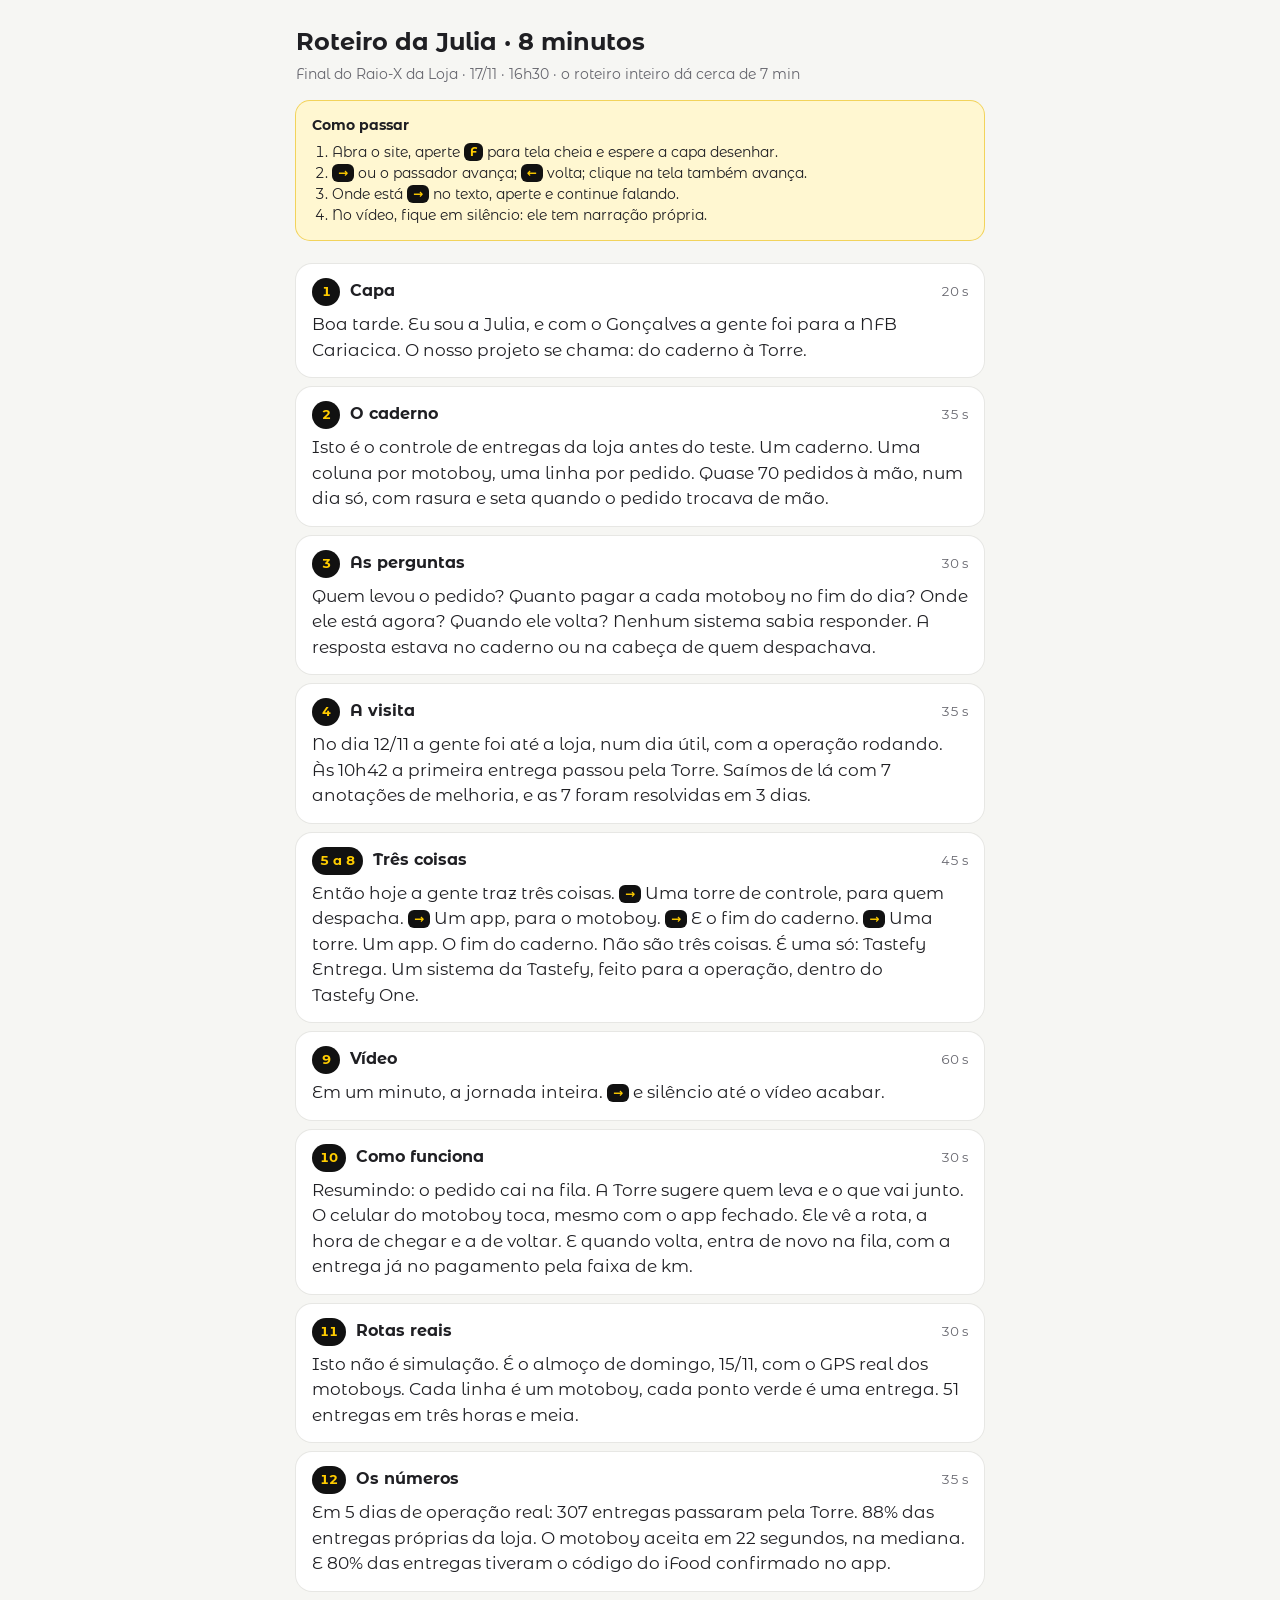
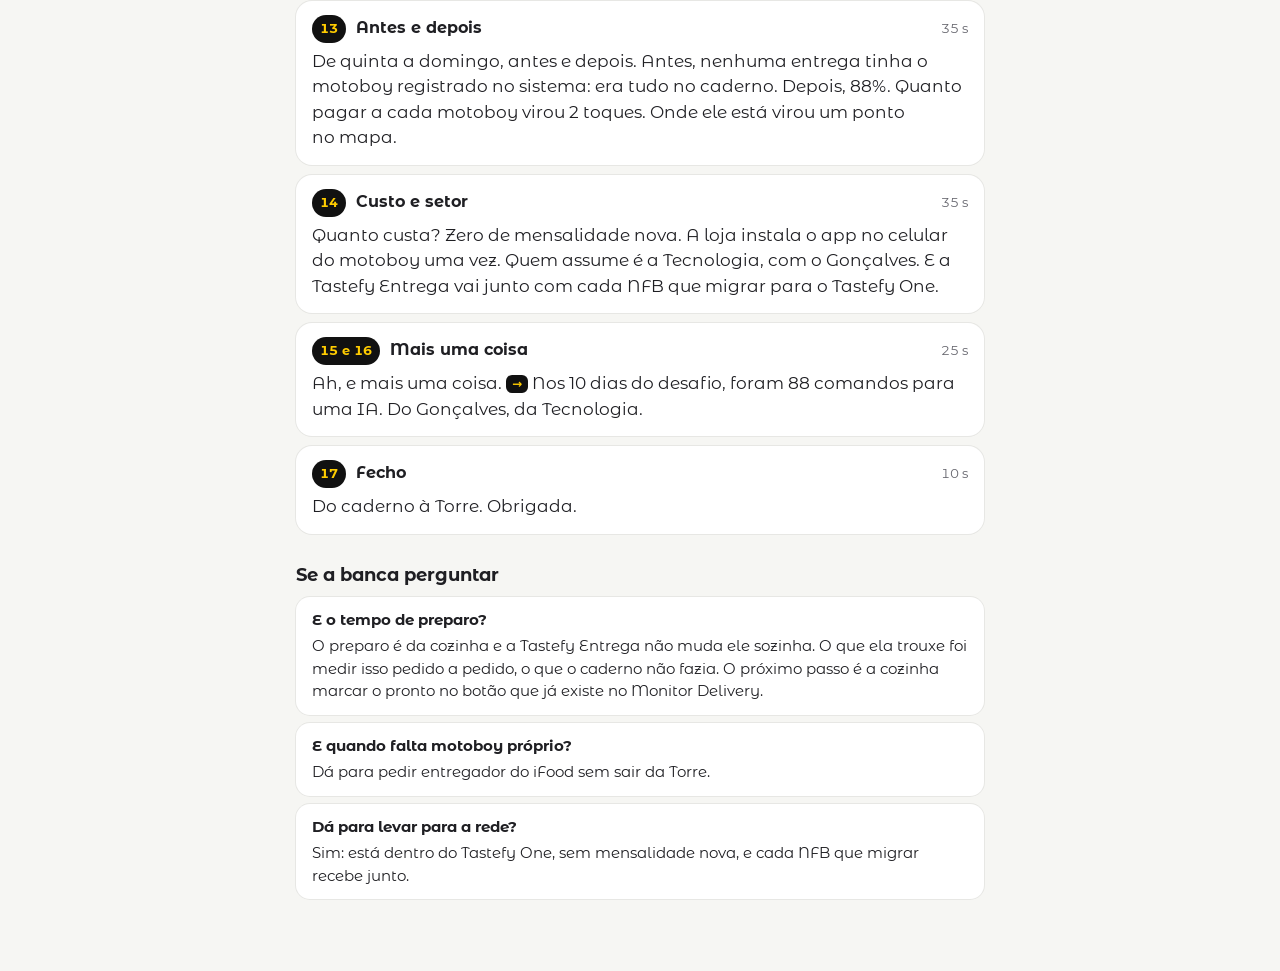
==== roteiro.html @ ee39e19a "Publica site tastefy-entrega Co-Authored-By: Claude Opus 5.5 <noreply@anthropic.com>" ====
<!doctype html>
<html lang="pt-BR">
<head>
<meta charset="utf-8">
<meta name="viewport" content="width=device-width, initial-scale=1">
<title>Roteiro da Julia · Tastefy Entrega</title>
<link rel="stylesheet" href="assets/fonts/fonts.css">
<style>
:root{--amarelo:#FFCC00;--texto:#1F1F23;--apoio:#66666E;--borda:#E7E7E4;--fundo:#FFFFFF;--fundo-2:#F6F6F3}
*{box-sizing:border-box}
body{margin:0;background:var(--fundo-2);color:var(--texto);font-family:"Montserrat Alternates",system-ui,sans-serif;-webkit-font-smoothing:antialiased;line-height:1.5}
main{max-width:720px;margin:0 auto;padding:24px 16px 64px}
h1{font-size:24px;margin:0 0 4px;text-wrap:balance}
.topo p{margin:0;color:var(--apoio);font-size:14px}
.regras{margin:16px 0 24px;padding:14px 16px;background:#FFF7D1;border-radius:14px;box-shadow:0 0 0 1px #F2D35B;font-size:14px}
.regras ol{margin:6px 0 0;padding-left:20px}
.p{background:var(--fundo);border-radius:16px;padding:14px 16px;margin:10px 0;box-shadow:0 0 0 1px var(--borda)}
.p header{display:flex;align-items:baseline;gap:10px;margin-bottom:6px}
.p header b{display:inline-grid;place-items:center;min-width:28px;height:28px;padding:0 8px;border-radius:14px;background:#111;color:var(--amarelo);font-size:13px;font-variant-numeric:tabular-nums}
.p header span{font-weight:700}
.p header em{margin-left:auto;font-style:normal;color:var(--apoio);font-size:13px;font-variant-numeric:tabular-nums}
.p p{margin:0;font-size:17px;text-wrap:pretty}
.tecla{display:inline-block;padding:0 6px;border-radius:6px;background:#111;color:var(--amarelo);font-size:12px;font-weight:700;vertical-align:1px}
h2{font-size:18px;margin:28px 0 8px}
.q{background:var(--fundo);border-radius:14px;padding:12px 16px;margin:8px 0;box-shadow:0 0 0 1px var(--borda);font-size:15px}
.q b{display:block;margin-bottom:4px}
</style>
</head>
<body>
<main>
  <div class="topo">
    <h1>Roteiro da Julia · 8 minutos</h1>
    <p>Final do Raio-X da Loja · 17/11 · 16h30 · o roteiro inteiro dá cerca de 7 min</p>
  </div>
  <div class="regras">
    <b>Como passar</b>
    <ol>
      <li>Abra o site, aperte <span class="tecla">F</span> para tela cheia e espere a capa desenhar.</li>
      <li><span class="tecla">→</span> ou o passador avança; <span class="tecla">←</span> volta; clique na tela também avança.</li>
      <li>Onde está <span class="tecla">→</span> no texto, aperte e continue falando.</li>
      <li>No vídeo, fique em silêncio: ele tem narração própria.</li>
    </ol>
  </div>

  <section class="p"><header><b>1</b><span>Capa</span><em>20 s</em></header>
    <p>Boa tarde. Eu sou a Julia, e com o Gonçalves a gente foi para a NFB Cariacica. O nosso projeto se chama: do caderno à Torre.</p></section>

  <section class="p"><header><b>2</b><span>O caderno</span><em>35 s</em></header>
    <p>Isto é o controle de entregas da loja antes do teste. Um caderno. Uma coluna por motoboy, uma linha por pedido. Quase 70 pedidos à mão, num dia só, com rasura e seta quando o pedido trocava de mão.</p></section>

  <section class="p"><header><b>3</b><span>As perguntas</span><em>30 s</em></header>
    <p>Quem levou o pedido? Quanto pagar a cada motoboy no fim do dia? Onde ele está agora? Quando ele volta? Nenhum sistema sabia responder. A resposta estava no caderno ou na cabeça de quem despachava.</p></section>

  <section class="p"><header><b>4</b><span>A visita</span><em>35 s</em></header>
    <p>No dia 12/11 a gente foi até a loja, num dia útil, com a operação rodando. Às 10h42 a primeira entrega passou pela Torre. Saímos de lá com 7 anotações de melhoria, e as 7 foram resolvidas em 3 dias.</p></section>

  <section class="p"><header><b>5 a 8</b><span>Três coisas</span><em>45 s</em></header>
    <p>Então hoje a gente traz três coisas. <span class="tecla">→</span> Uma torre de controle, para quem despacha. <span class="tecla">→</span> Um app, para o motoboy. <span class="tecla">→</span> E o fim do caderno. <span class="tecla">→</span> Uma torre. Um app. O fim do caderno. Não são três coisas. É uma só: Tastefy Entrega. Um sistema da Tastefy, feito para a operação, dentro do Tastefy One.</p></section>

  <section class="p"><header><b>9</b><span>Vídeo</span><em>60 s</em></header>
    <p>Em um minuto, a jornada inteira. <span class="tecla">→</span> e silêncio até o vídeo acabar.</p></section>

  <section class="p"><header><b>10</b><span>Como funciona</span><em>30 s</em></header>
    <p>Resumindo: o pedido cai na fila. A Torre sugere quem leva e o que vai junto. O celular do motoboy toca, mesmo com o app fechado. Ele vê a rota, a hora de chegar e a de voltar. E quando volta, entra de novo na fila, com a entrega já no pagamento pela faixa de km.</p></section>

  <section class="p"><header><b>11</b><span>Rotas reais</span><em>30 s</em></header>
    <p>Isto não é simulação. É o almoço de domingo, 15/11, com o GPS real dos motoboys. Cada linha é um motoboy, cada ponto verde é uma entrega. 51 entregas em três horas e meia.</p></section>

  <section class="p"><header><b>12</b><span>Os números</span><em>35 s</em></header>
    <p>Em 5 dias de operação real: 307 entregas passaram pela Torre. 88% das entregas próprias da loja. O motoboy aceita em 22 segundos, na mediana. E 80% das entregas tiveram o código do iFood confirmado no app.</p></section>

  <section class="p"><header><b>13</b><span>Antes e depois</span><em>35 s</em></header>
    <p>De quinta a domingo, antes e depois. Antes, nenhuma entrega tinha o motoboy registrado no sistema: era tudo no caderno. Depois, 88%. Quanto pagar a cada motoboy virou 2 toques. Onde ele está virou um ponto no mapa.</p></section>

  <section class="p"><header><b>14</b><span>Custo e setor</span><em>35 s</em></header>
    <p>Quanto custa? Zero de mensalidade nova. A loja instala o app no celular do motoboy uma vez. Quem assume é a Tecnologia, com o Gonçalves. E a Tastefy Entrega vai junto com cada NFB que migrar para o Tastefy One.</p></section>

  <section class="p"><header><b>15 e 16</b><span>Mais uma coisa</span><em>25 s</em></header>
    <p>Ah, e mais uma coisa. <span class="tecla">→</span> Nos 10 dias do desafio, foram 88 comandos para uma IA. Do Gonçalves, da Tecnologia.</p></section>

  <section class="p"><header><b>17</b><span>Fecho</span><em>10 s</em></header>
    <p>Do caderno à Torre. Obrigada.</p></section>

  <h2>Se a banca perguntar</h2>
  <div class="q"><b>E o tempo de preparo?</b>O preparo é da cozinha e a Tastefy Entrega não muda ele sozinha. O que ela trouxe foi medir isso pedido a pedido, o que o caderno não fazia. O próximo passo é a cozinha marcar o pronto no botão que já existe no Monitor Delivery.</div>
  <div class="q"><b>E quando falta motoboy próprio?</b>Dá para pedir entregador do iFood sem sair da Torre.</div>
  <div class="q"><b>Dá para levar para a rede?</b>Sim: está dentro do Tastefy One, sem mensalidade nova, e cada NFB que migrar recebe junto.</div>
</main>
</body>
</html>
---- assets/fonts/fonts.css ----
@font-face {
  font-family: 'Montserrat Alternates';
  font-style: normal;
  font-weight: 400;
  font-display: swap;
  src: url(MontserratAlternates-400-normal-latin-ext.woff2) format('woff2');
  unicode-range: U+0100-02BA, U+02BD-02C5, U+02C7-02CC, U+02CE-02D7, U+02DD-02FF, U+0304, U+0308, U+0329, U+1D00-1DBF, U+1E00-1E9F, U+1EF2-1EFF, U+2020, U+20A0-20AB, U+20AD-20C4, U+2113, U+2C60-2C7F, U+A720-A7FF;
}
@font-face {
  font-family: 'Montserrat Alternates';
  font-style: normal;
  font-weight: 400;
  font-display: swap;
  src: url(MontserratAlternates-400-normal-latin.woff2) format('woff2');
  unicode-range: U+0000-00FF, U+0131, U+0152-0153, U+02BB-02BC, U+02C6, U+02DA, U+02DC, U+0304, U+0308, U+0329, U+2000-206F, U+20AC, U+2122, U+2191, U+2193, U+2212, U+2215, U+FEFF, U+FFFD;
}
@font-face {
  font-family: 'Montserrat Alternates';
  font-style: normal;
  font-weight: 500;
  font-display: swap;
  src: url(MontserratAlternates-500-normal-latin-ext.woff2) format('woff2');
  unicode-range: U+0100-02BA, U+02BD-02C5, U+02C7-02CC, U+02CE-02D7, U+02DD-02FF, U+0304, U+0308, U+0329, U+1D00-1DBF, U+1E00-1E9F, U+1EF2-1EFF, U+2020, U+20A0-20AB, U+20AD-20C4, U+2113, U+2C60-2C7F, U+A720-A7FF;
}
@font-face {
  font-family: 'Montserrat Alternates';
  font-style: normal;
  font-weight: 500;
  font-display: swap;
  src: url(MontserratAlternates-500-normal-latin.woff2) format('woff2');
  unicode-range: U+0000-00FF, U+0131, U+0152-0153, U+02BB-02BC, U+02C6, U+02DA, U+02DC, U+0304, U+0308, U+0329, U+2000-206F, U+20AC, U+2122, U+2191, U+2193, U+2212, U+2215, U+FEFF, U+FFFD;
}
@font-face {
  font-family: 'Montserrat Alternates';
  font-style: normal;
  font-weight: 600;
  font-display: swap;
  src: url(MontserratAlternates-600-normal-latin-ext.woff2) format('woff2');
  unicode-range: U+0100-02BA, U+02BD-02C5, U+02C7-02CC, U+02CE-02D7, U+02DD-02FF, U+0304, U+0308, U+0329, U+1D00-1DBF, U+1E00-1E9F, U+1EF2-1EFF, U+2020, U+20A0-20AB, U+20AD-20C4, U+2113, U+2C60-2C7F, U+A720-A7FF;
}
@font-face {
  font-family: 'Montserrat Alternates';
  font-style: normal;
  font-weight: 600;
  font-display: swap;
  src: url(MontserratAlternates-600-normal-latin.woff2) format('woff2');
  unicode-range: U+0000-00FF, U+0131, U+0152-0153, U+02BB-02BC, U+02C6, U+02DA, U+02DC, U+0304, U+0308, U+0329, U+2000-206F, U+20AC, U+2122, U+2191, U+2193, U+2212, U+2215, U+FEFF, U+FFFD;
}
@font-face {
  font-family: 'Montserrat Alternates';
  font-style: normal;
  font-weight: 700;
  font-display: swap;
  src: url(MontserratAlternates-700-normal-latin-ext.woff2) format('woff2');
  unicode-range: U+0100-02BA, U+02BD-02C5, U+02C7-02CC, U+02CE-02D7, U+02DD-02FF, U+0304, U+0308, U+0329, U+1D00-1DBF, U+1E00-1E9F, U+1EF2-1EFF, U+2020, U+20A0-20AB, U+20AD-20C4, U+2113, U+2C60-2C7F, U+A720-A7FF;
}
@font-face {
  font-family: 'Montserrat Alternates';
  font-style: normal;
  font-weight: 700;
  font-display: swap;
  src: url(MontserratAlternates-700-normal-latin.woff2) format('woff2');
  unicode-range: U+0000-00FF, U+0131, U+0152-0153, U+02BB-02BC, U+02C6, U+02DA, U+02DC, U+0304, U+0308, U+0329, U+2000-206F, U+20AC, U+2122, U+2191, U+2193, U+2212, U+2215, U+FEFF, U+FFFD;
}
@font-face {
  font-family: 'Montserrat Alternates';
  font-style: normal;
  font-weight: 800;
  font-display: swap;
  src: url(MontserratAlternates-800-normal-latin-ext.woff2) format('woff2');
  unicode-range: U+0100-02BA, U+02BD-02C5, U+02C7-02CC, U+02CE-02D7, U+02DD-02FF, U+0304, U+0308, U+0329, U+1D00-1DBF, U+1E00-1E9F, U+1EF2-1EFF, U+2020, U+20A0-20AB, U+20AD-20C4, U+2113, U+2C60-2C7F, U+A720-A7FF;
}
@font-face {
  font-family: 'Montserrat Alternates';
  font-style: normal;
  font-weight: 800;
  font-display: swap;
  src: url(MontserratAlternates-800-normal-latin.woff2) format('woff2');
  unicode-range: U+0000-00FF, U+0131, U+0152-0153, U+02BB-02BC, U+02C6, U+02DA, U+02DC, U+0304, U+0308, U+0329, U+2000-206F, U+20AC, U+2122, U+2191, U+2193, U+2212, U+2215, U+FEFF, U+FFFD;
}
@font-face {
  font-family: 'Montserrat Alternates';
  font-style: normal;
  font-weight: 900;
  font-display: swap;
  src: url(MontserratAlternates-900-normal-latin-ext.woff2) format('woff2');
  unicode-range: U+0100-02BA, U+02BD-02C5, U+02C7-02CC, U+02CE-02D7, U+02DD-02FF, U+0304, U+0308, U+0329, U+1D00-1DBF, U+1E00-1E9F, U+1EF2-1EFF, U+2020, U+20A0-20AB, U+20AD-20C4, U+2113, U+2C60-2C7F, U+A720-A7FF;
}
@font-face {
  font-family: 'Montserrat Alternates';
  font-style: normal;
  font-weight: 900;
  font-display: swap;
  src: url(MontserratAlternates-900-normal-latin.woff2) format('woff2');
  unicode-range: U+0000-00FF, U+0131, U+0152-0153, U+02BB-02BC, U+02C6, U+02DA, U+02DC, U+0304, U+0308, U+0329, U+2000-206F, U+20AC, U+2122, U+2191, U+2193, U+2212, U+2215, U+FEFF, U+FFFD;
}
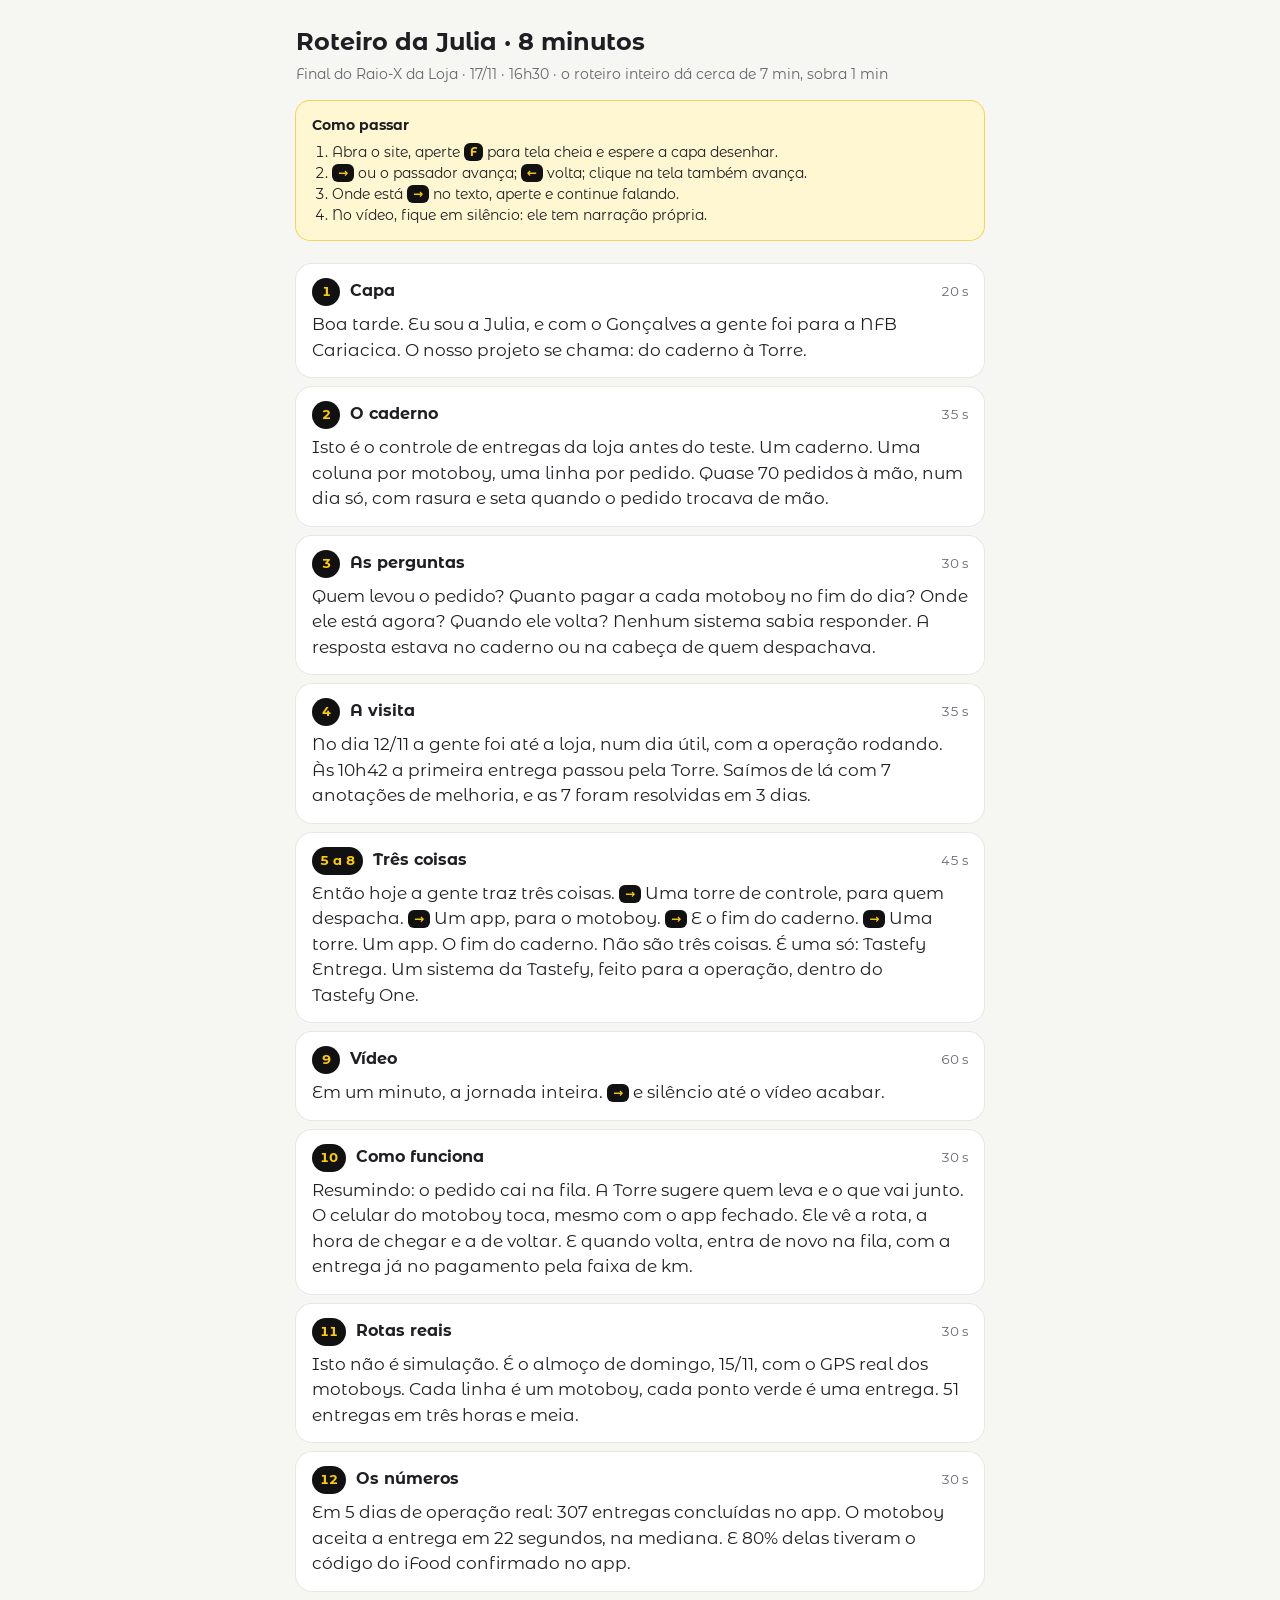
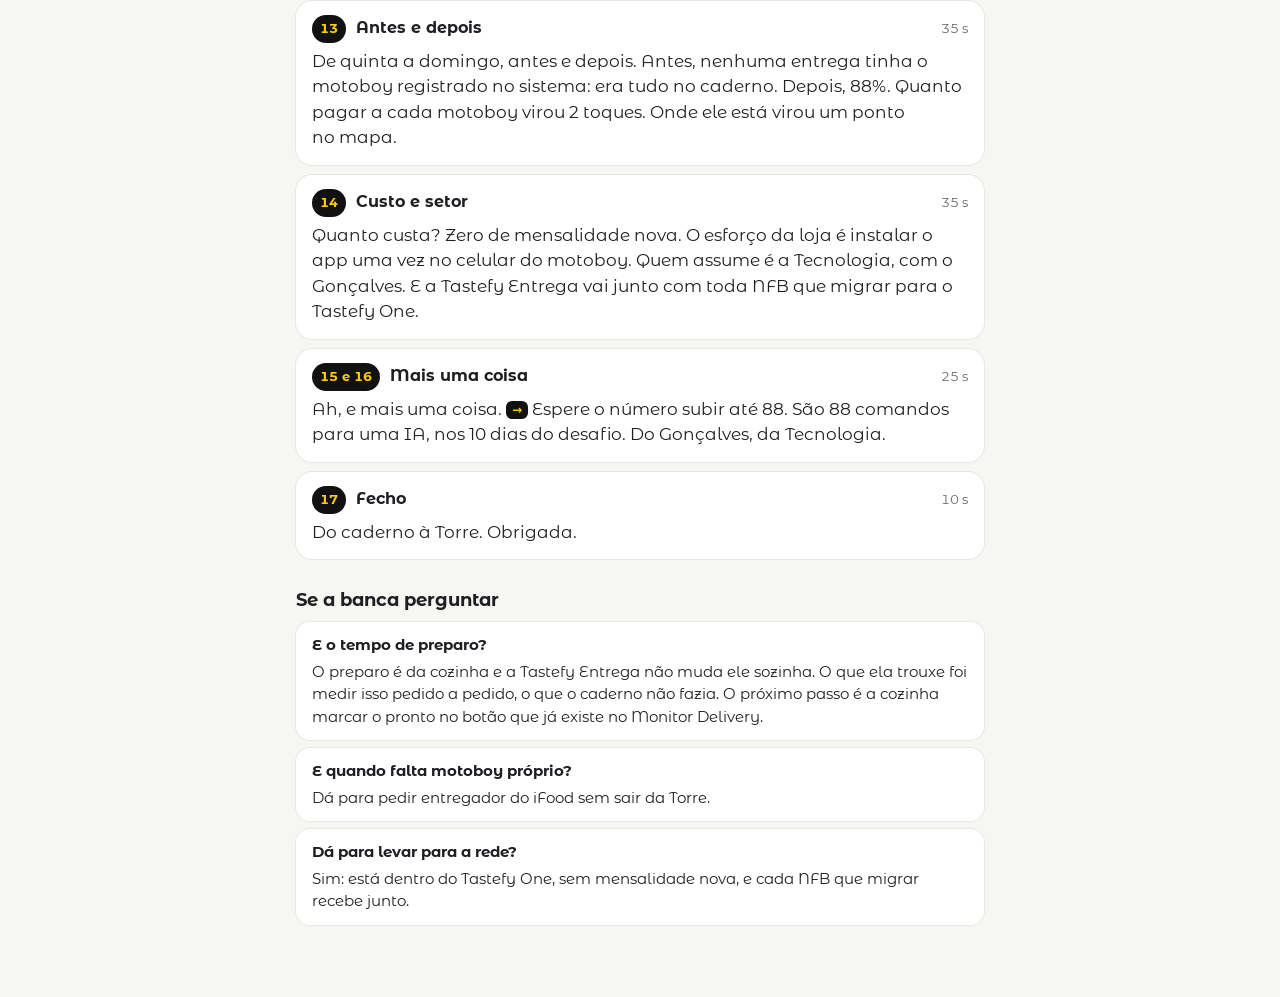
==== commit dd95a26a: "Publica site tastefy-entrega Co-Authored-By: Claude Opus 5.5 <noreply@anthropic.com>" ====
--- a/roteiro.html
+++ b/roteiro.html
@@ -30,7 +30,7 @@
 <main>
   <div class="topo">
     <h1>Roteiro da Julia · 8 minutos</h1>
-    <p>Final do Raio-X da Loja · 17/11 · 16h30 · o roteiro inteiro dá cerca de 7 min</p>
+    <p>Final do Raio-X da Loja · 17/11 · 16h30 · o roteiro inteiro dá cerca de 7 min, sobra 1 min</p>
   </div>
   <div class="regras">
     <b>Como passar</b>
@@ -66,17 +66,17 @@
   <section class="p"><header><b>11</b><span>Rotas reais</span><em>30 s</em></header>
     <p>Isto não é simulação. É o almoço de domingo, 15/11, com o GPS real dos motoboys. Cada linha é um motoboy, cada ponto verde é uma entrega. 51 entregas em três horas e meia.</p></section>
 
-  <section class="p"><header><b>12</b><span>Os números</span><em>35 s</em></header>
-    <p>Em 5 dias de operação real: 307 entregas passaram pela Torre. 88% das entregas próprias da loja. O motoboy aceita em 22 segundos, na mediana. E 80% das entregas tiveram o código do iFood confirmado no app.</p></section>
+  <section class="p"><header><b>12</b><span>Os números</span><em>30 s</em></header>
+    <p>Em 5 dias de operação real: 307 entregas concluídas no app. O motoboy aceita a entrega em 22 segundos, na mediana. E 80% delas tiveram o código do iFood confirmado no app.</p></section>
 
   <section class="p"><header><b>13</b><span>Antes e depois</span><em>35 s</em></header>
     <p>De quinta a domingo, antes e depois. Antes, nenhuma entrega tinha o motoboy registrado no sistema: era tudo no caderno. Depois, 88%. Quanto pagar a cada motoboy virou 2 toques. Onde ele está virou um ponto no mapa.</p></section>
 
   <section class="p"><header><b>14</b><span>Custo e setor</span><em>35 s</em></header>
-    <p>Quanto custa? Zero de mensalidade nova. A loja instala o app no celular do motoboy uma vez. Quem assume é a Tecnologia, com o Gonçalves. E a Tastefy Entrega vai junto com cada NFB que migrar para o Tastefy One.</p></section>
+    <p>Quanto custa? Zero de mensalidade nova. O esforço da loja é instalar o app uma vez no celular do motoboy. Quem assume é a Tecnologia, com o Gonçalves. E a Tastefy Entrega vai junto com toda NFB que migrar para o Tastefy One.</p></section>
 
   <section class="p"><header><b>15 e 16</b><span>Mais uma coisa</span><em>25 s</em></header>
-    <p>Ah, e mais uma coisa. <span class="tecla">→</span> Nos 10 dias do desafio, foram 88 comandos para uma IA. Do Gonçalves, da Tecnologia.</p></section>
+    <p>Ah, e mais uma coisa. <span class="tecla">→</span> Espere o número subir até 88. São 88 comandos para uma IA, nos 10 dias do desafio. Do Gonçalves, da Tecnologia.</p></section>
 
   <section class="p"><header><b>17</b><span>Fecho</span><em>10 s</em></header>
     <p>Do caderno à Torre. Obrigada.</p></section>
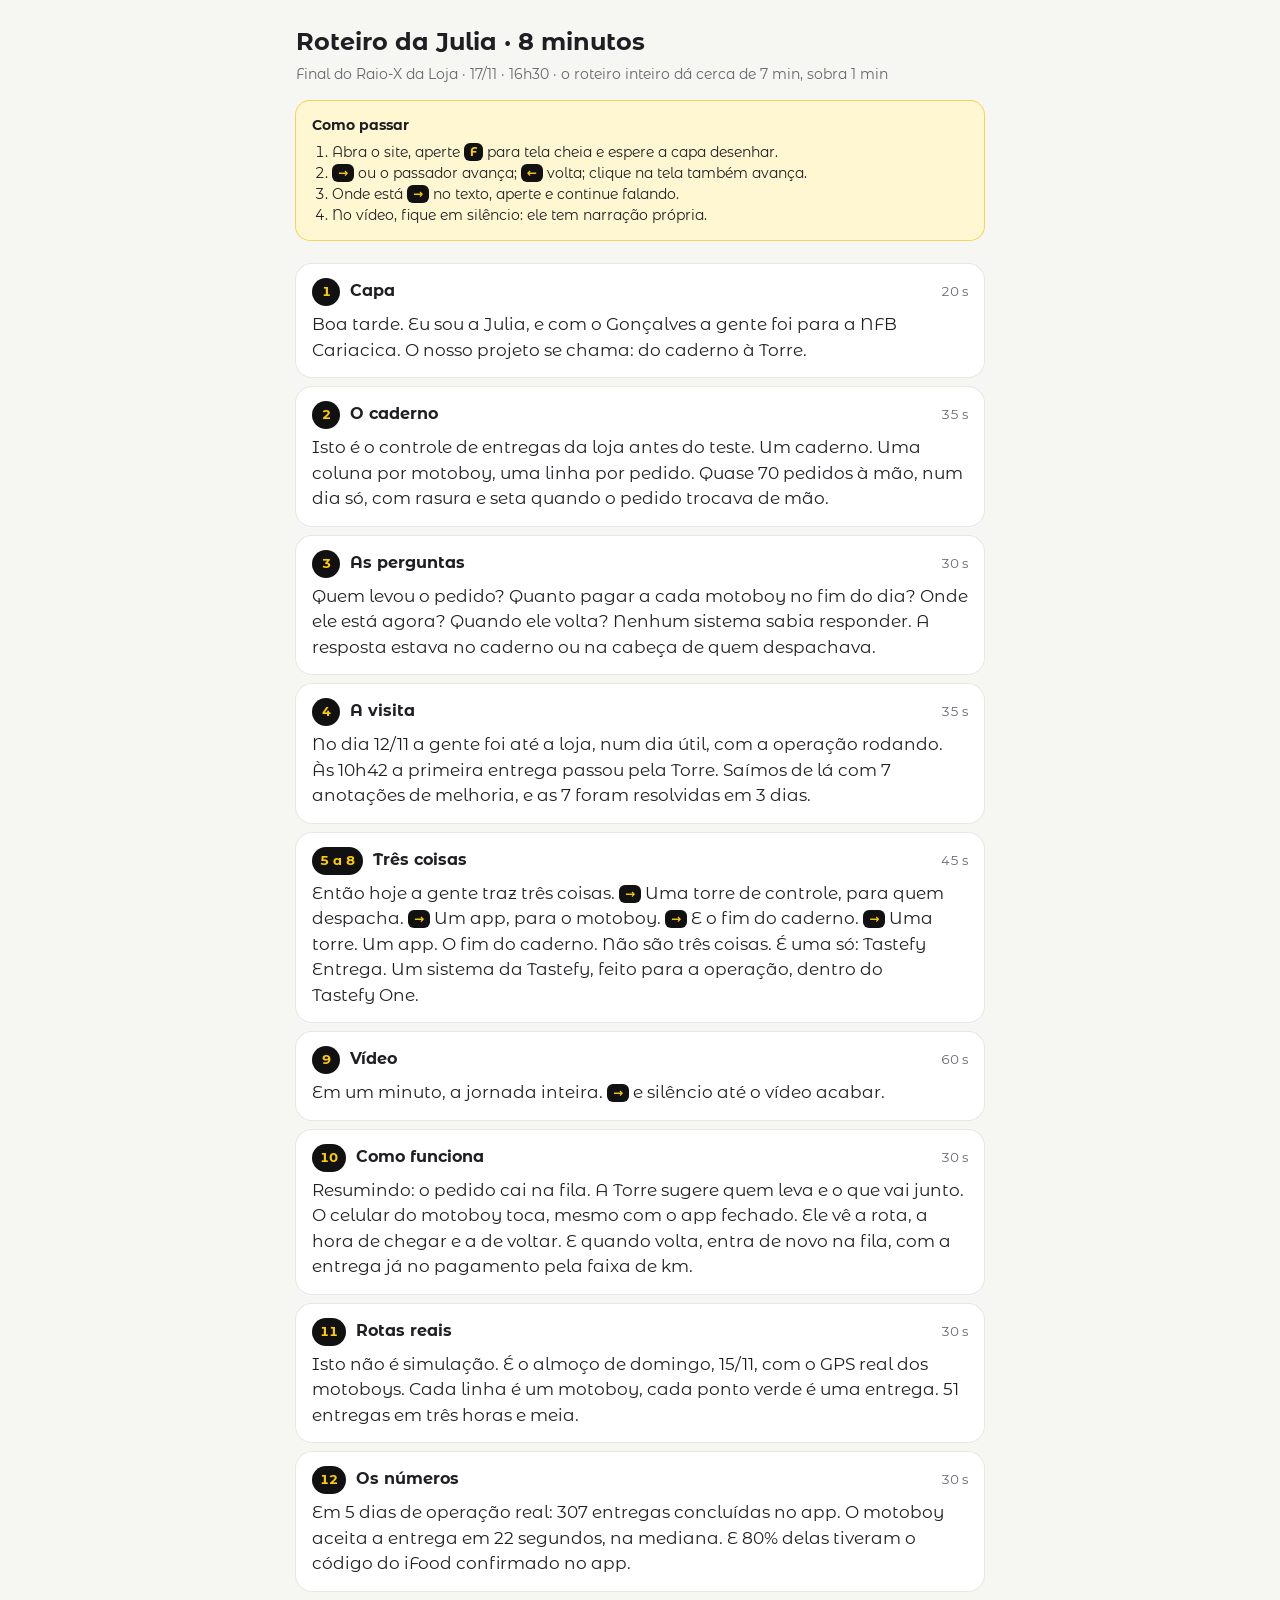
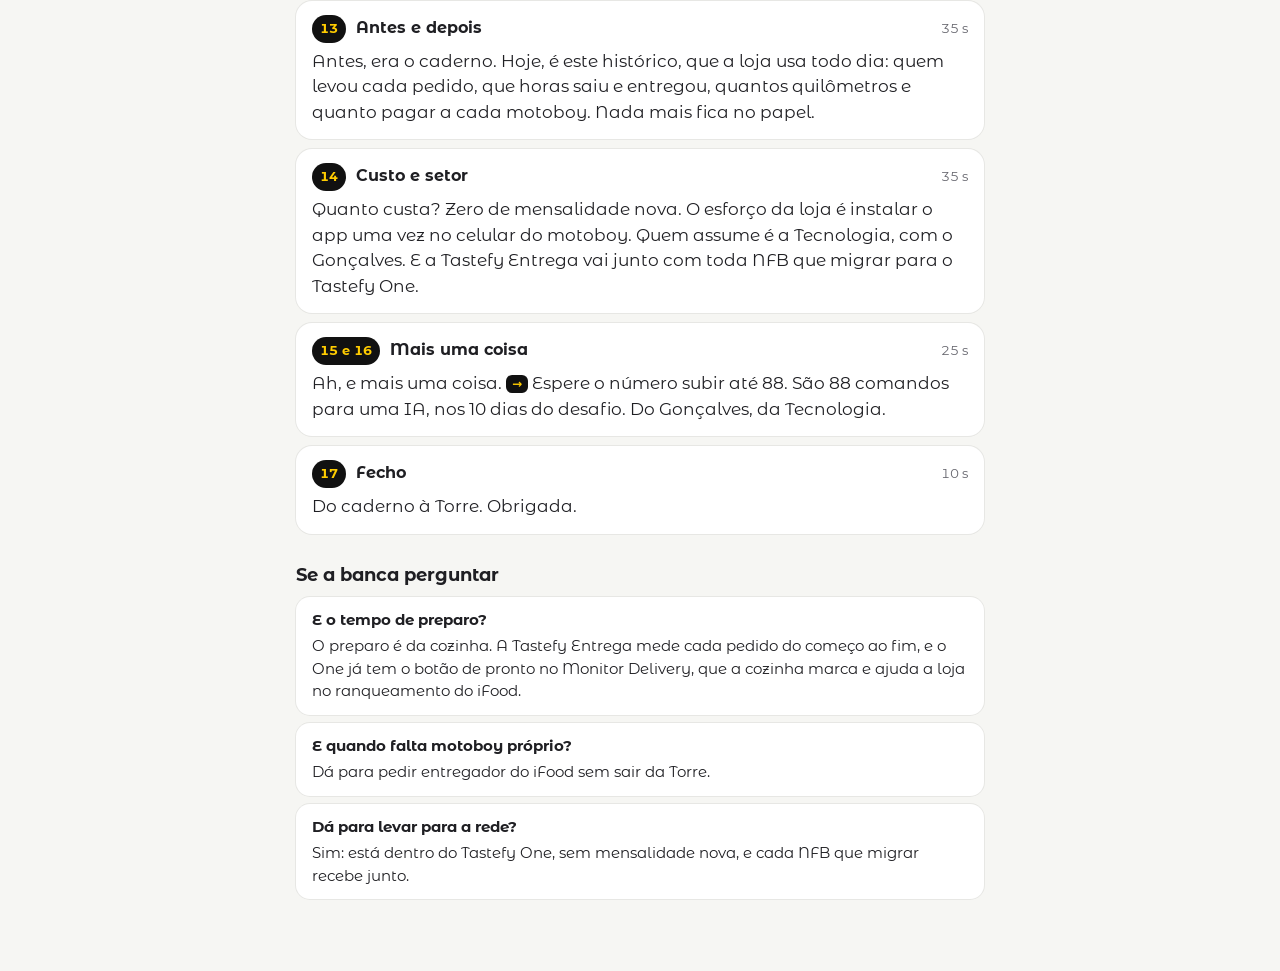
==== commit 2b05b9c2: "Publica site tastefy-entrega Co-Authored-By: Claude Opus 5.5 <noreply@anthropic.com>" ====
--- a/roteiro.html
+++ b/roteiro.html
@@ -70,7 +70,7 @@
     <p>Em 5 dias de operação real: 307 entregas concluídas no app. O motoboy aceita a entrega em 22 segundos, na mediana. E 80% delas tiveram o código do iFood confirmado no app.</p></section>
 
   <section class="p"><header><b>13</b><span>Antes e depois</span><em>35 s</em></header>
-    <p>De quinta a domingo, antes e depois. Antes, nenhuma entrega tinha o motoboy registrado no sistema: era tudo no caderno. Depois, 88%. Quanto pagar a cada motoboy virou 2 toques. Onde ele está virou um ponto no mapa.</p></section>
+    <p>Antes, era o caderno. Hoje, é este histórico, que a loja usa todo dia: quem levou cada pedido, que horas saiu e entregou, quantos quilômetros e quanto pagar a cada motoboy. Nada mais fica no papel.</p></section>
 
   <section class="p"><header><b>14</b><span>Custo e setor</span><em>35 s</em></header>
     <p>Quanto custa? Zero de mensalidade nova. O esforço da loja é instalar o app uma vez no celular do motoboy. Quem assume é a Tecnologia, com o Gonçalves. E a Tastefy Entrega vai junto com toda NFB que migrar para o Tastefy One.</p></section>
@@ -82,7 +82,7 @@
     <p>Do caderno à Torre. Obrigada.</p></section>
 
   <h2>Se a banca perguntar</h2>
-  <div class="q"><b>E o tempo de preparo?</b>O preparo é da cozinha e a Tastefy Entrega não muda ele sozinha. O que ela trouxe foi medir isso pedido a pedido, o que o caderno não fazia. O próximo passo é a cozinha marcar o pronto no botão que já existe no Monitor Delivery.</div>
+  <div class="q"><b>E o tempo de preparo?</b>O preparo é da cozinha. A Tastefy Entrega mede cada pedido do começo ao fim, e o One já tem o botão de pronto no Monitor Delivery, que a cozinha marca e ajuda a loja no ranqueamento do iFood.</div>
   <div class="q"><b>E quando falta motoboy próprio?</b>Dá para pedir entregador do iFood sem sair da Torre.</div>
   <div class="q"><b>Dá para levar para a rede?</b>Sim: está dentro do Tastefy One, sem mensalidade nova, e cada NFB que migrar recebe junto.</div>
 </main>
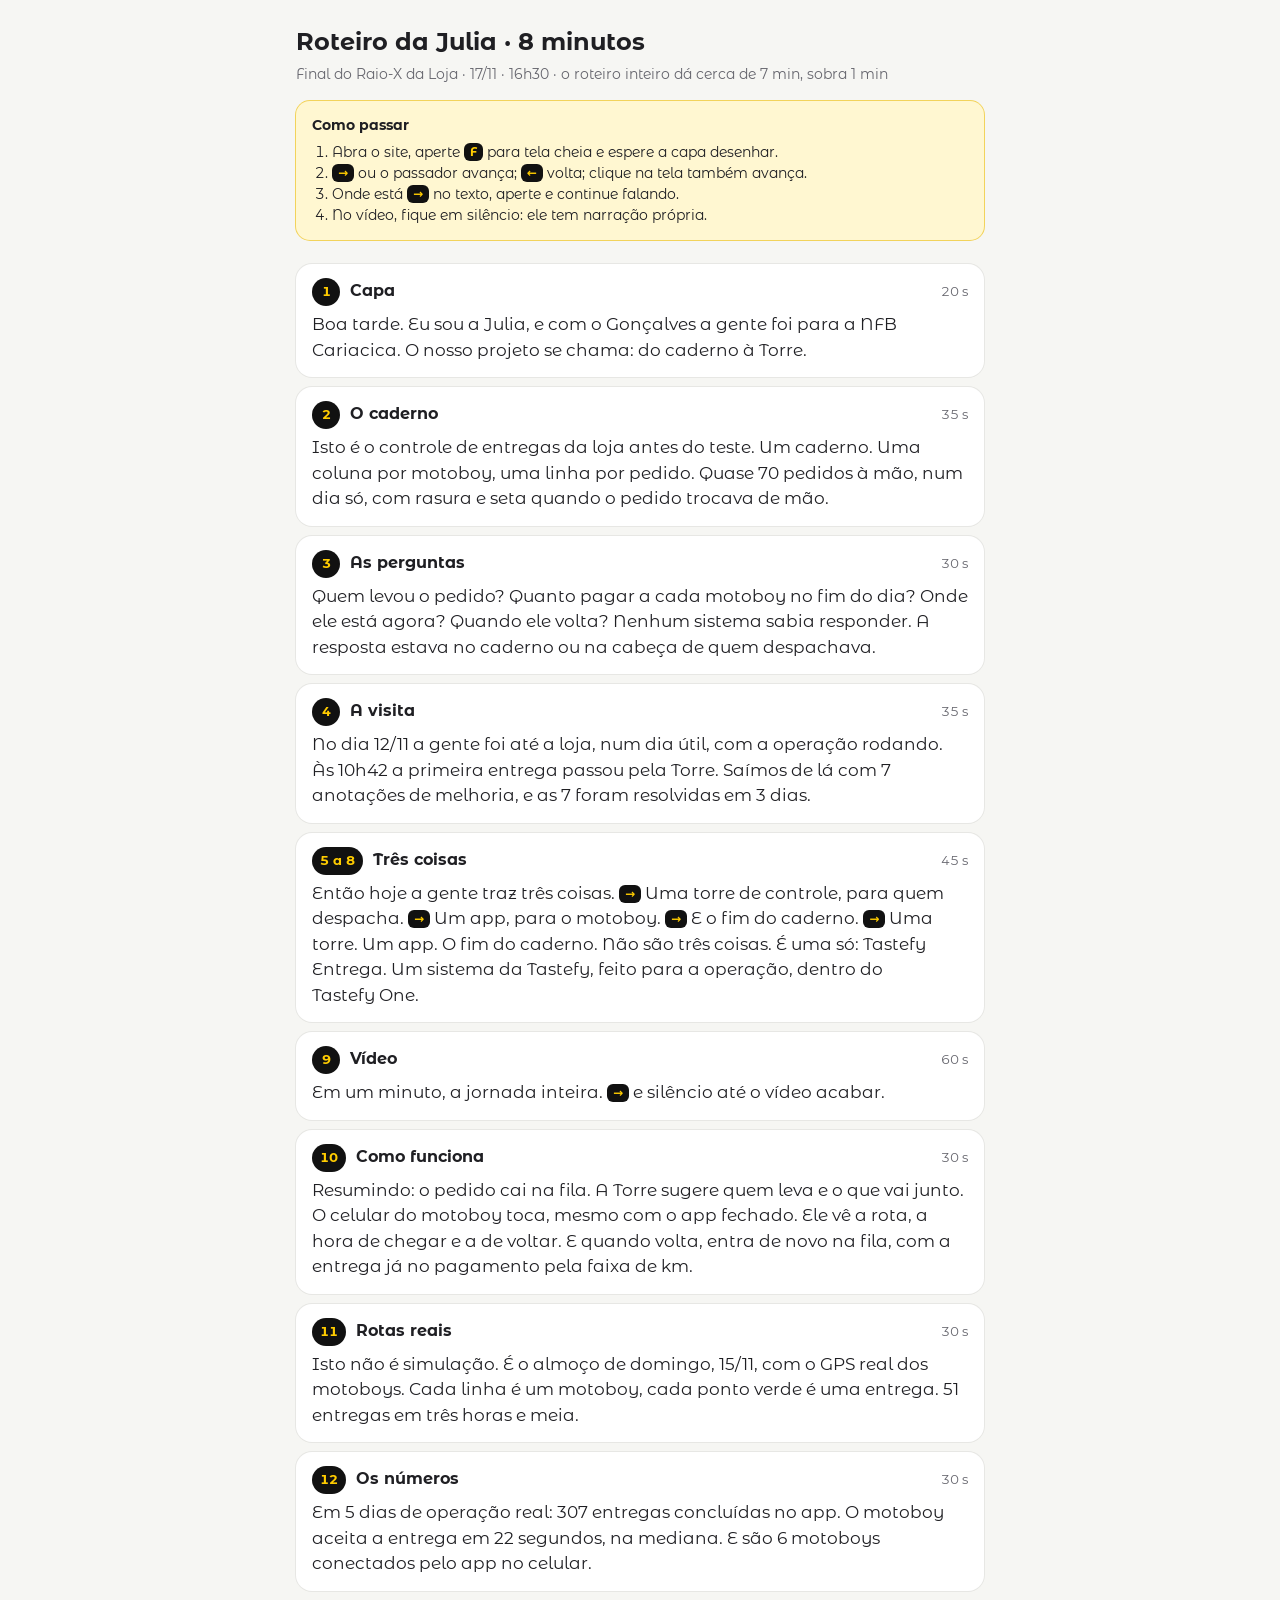
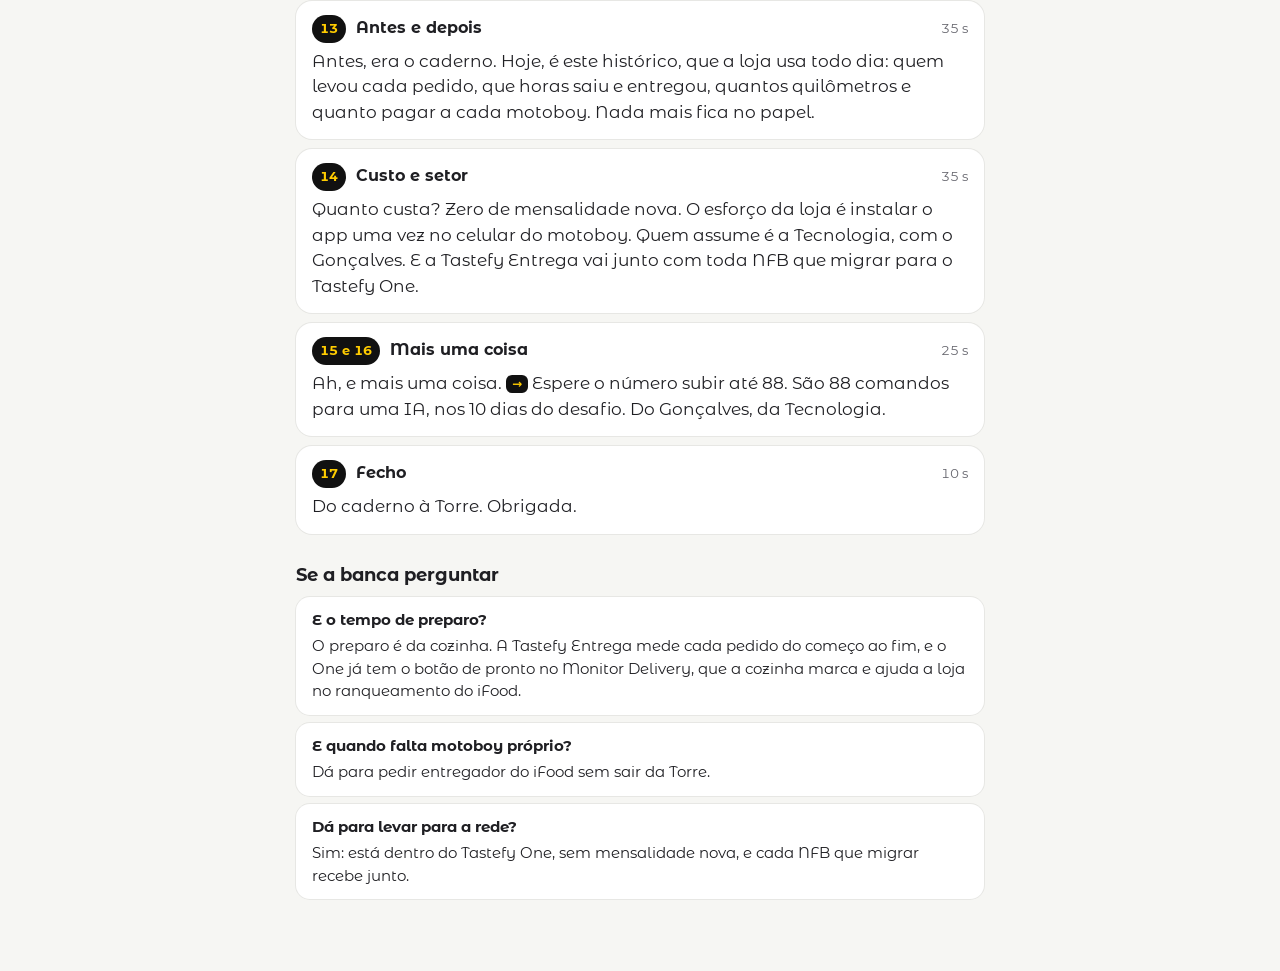
==== commit 133417a6: "Publica site tastefy-entrega Co-Authored-By: Claude Opus 5.5 <noreply@anthropic.com>" ====
--- a/roteiro.html
+++ b/roteiro.html
@@ -67,7 +67,7 @@
     <p>Isto não é simulação. É o almoço de domingo, 15/11, com o GPS real dos motoboys. Cada linha é um motoboy, cada ponto verde é uma entrega. 51 entregas em três horas e meia.</p></section>
 
   <section class="p"><header><b>12</b><span>Os números</span><em>30 s</em></header>
-    <p>Em 5 dias de operação real: 307 entregas concluídas no app. O motoboy aceita a entrega em 22 segundos, na mediana. E 80% delas tiveram o código do iFood confirmado no app.</p></section>
+    <p>Em 5 dias de operação real: 307 entregas concluídas no app. O motoboy aceita a entrega em 22 segundos, na mediana. E são 6 motoboys conectados pelo app no celular.</p></section>
 
   <section class="p"><header><b>13</b><span>Antes e depois</span><em>35 s</em></header>
     <p>Antes, era o caderno. Hoje, é este histórico, que a loja usa todo dia: quem levou cada pedido, que horas saiu e entregou, quantos quilômetros e quanto pagar a cada motoboy. Nada mais fica no papel.</p></section>
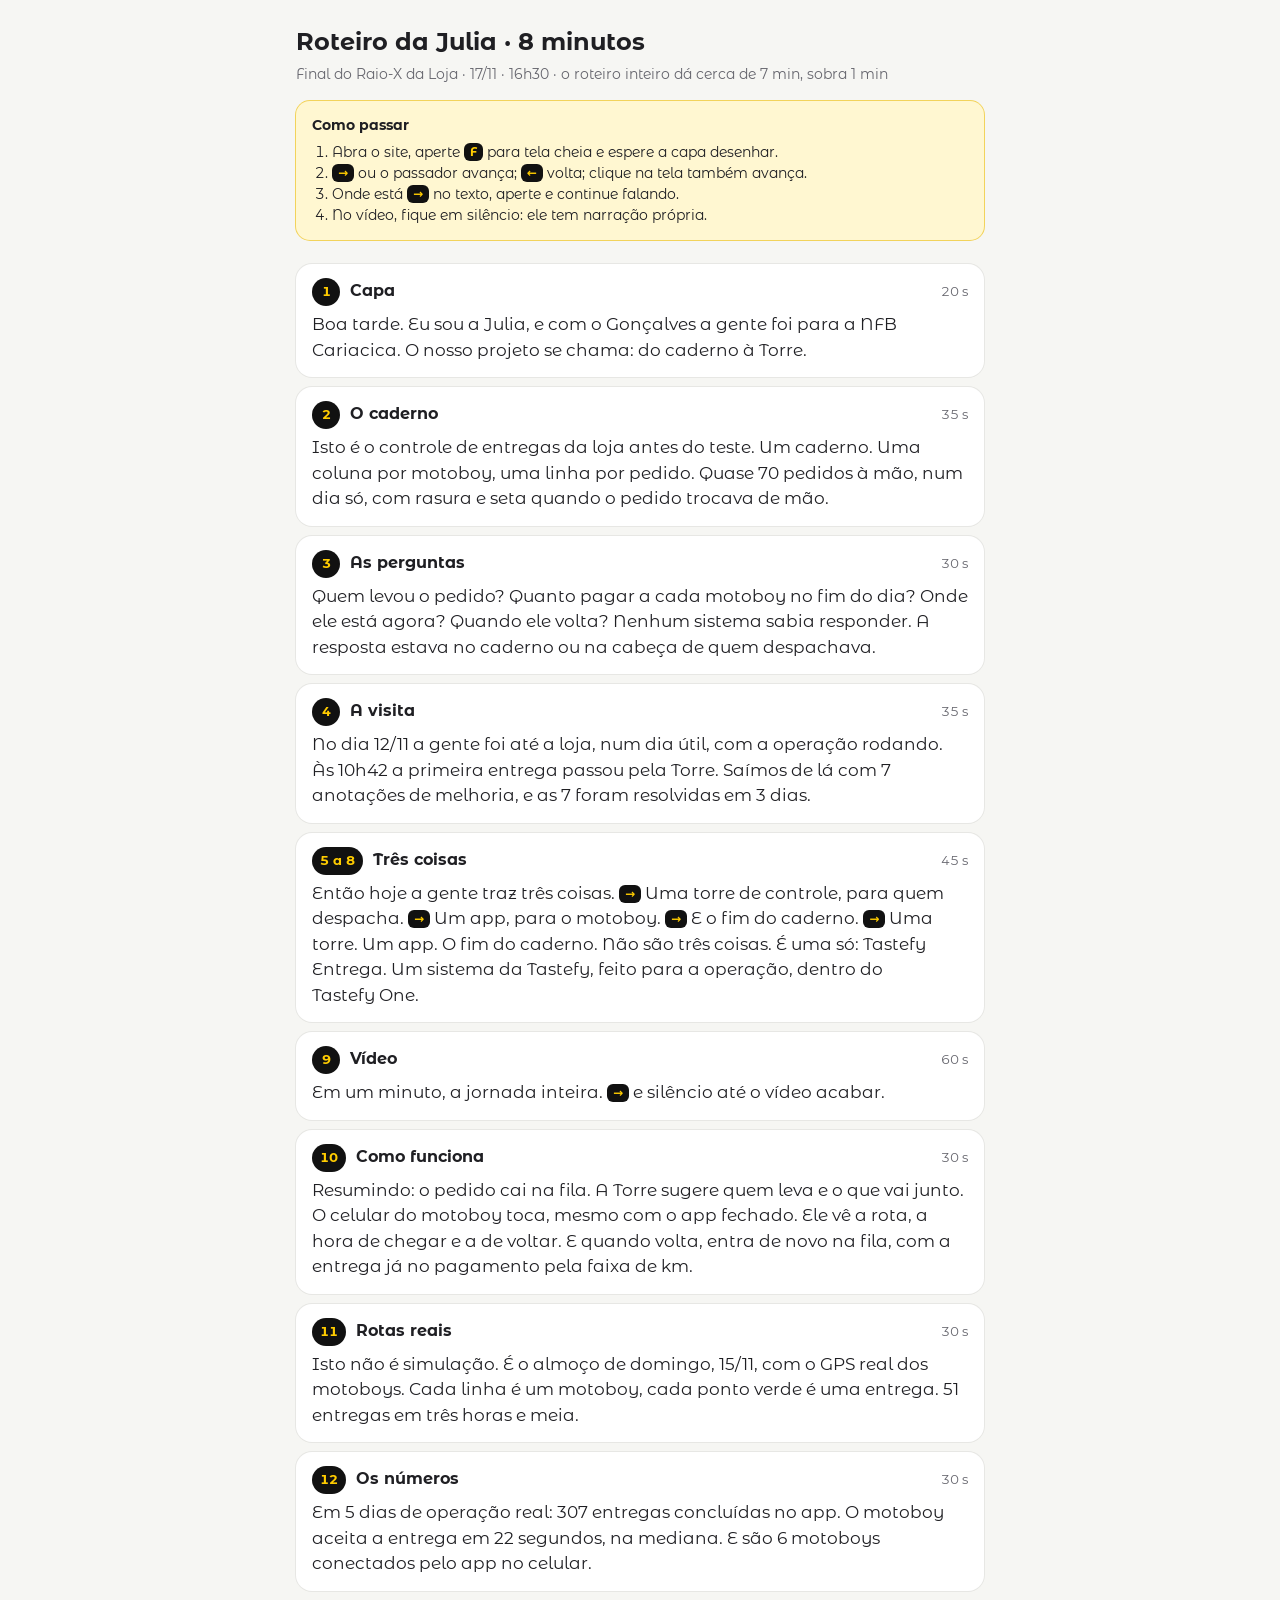
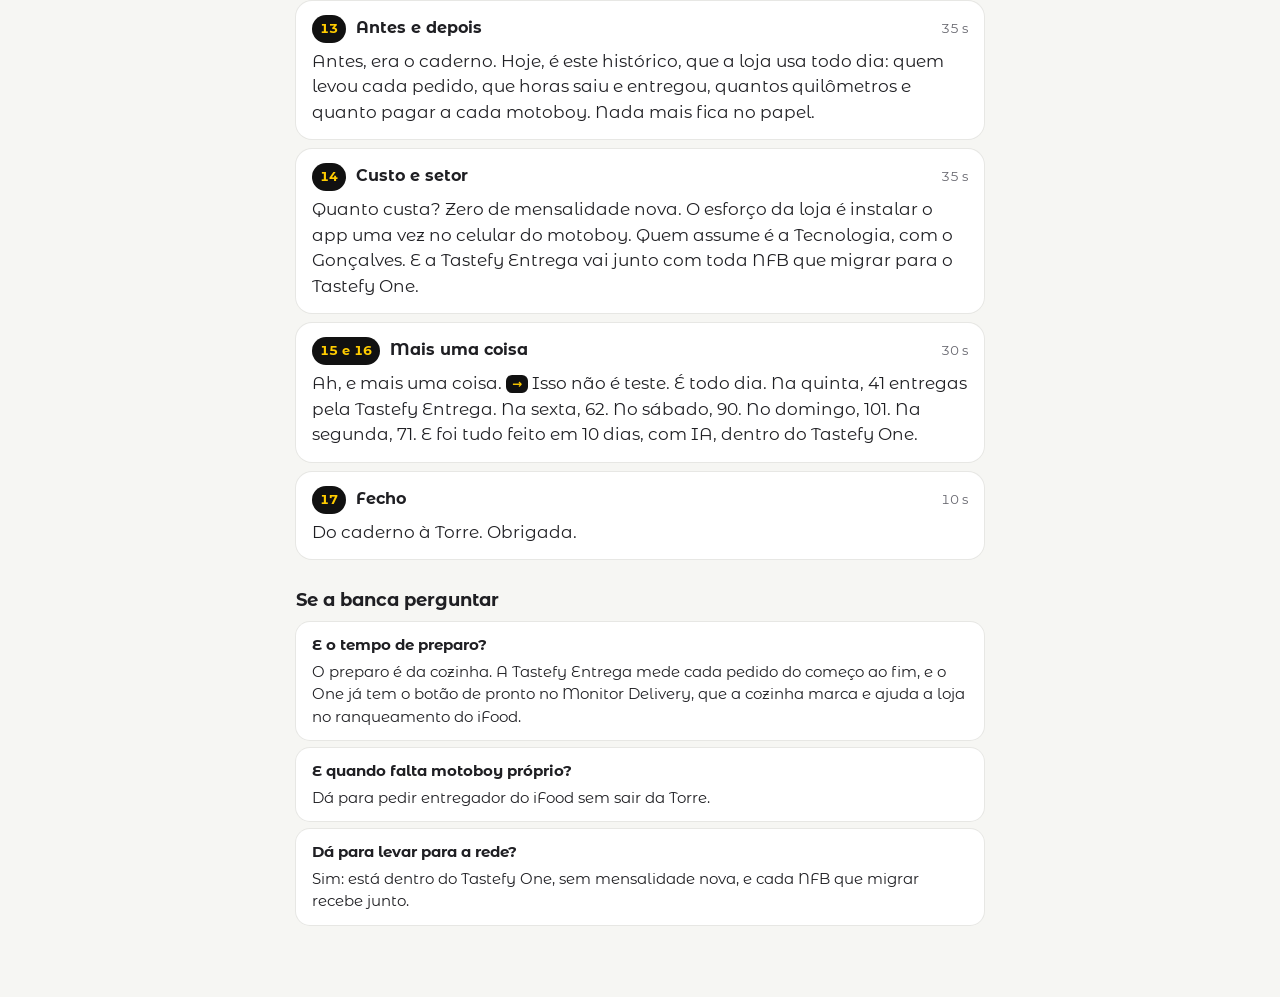
==== commit 00910f58: "Publica site tastefy-entrega Co-Authored-By: Claude Opus 5.5 <noreply@anthropic.com>" ====
--- a/roteiro.html
+++ b/roteiro.html
@@ -75,8 +75,8 @@
   <section class="p"><header><b>14</b><span>Custo e setor</span><em>35 s</em></header>
     <p>Quanto custa? Zero de mensalidade nova. O esforço da loja é instalar o app uma vez no celular do motoboy. Quem assume é a Tecnologia, com o Gonçalves. E a Tastefy Entrega vai junto com toda NFB que migrar para o Tastefy One.</p></section>
 
-  <section class="p"><header><b>15 e 16</b><span>Mais uma coisa</span><em>25 s</em></header>
-    <p>Ah, e mais uma coisa. <span class="tecla">→</span> Espere o número subir até 88. São 88 comandos para uma IA, nos 10 dias do desafio. Do Gonçalves, da Tecnologia.</p></section>
+  <section class="p"><header><b>15 e 16</b><span>Mais uma coisa</span><em>30 s</em></header>
+    <p>Ah, e mais uma coisa. <span class="tecla">→</span> Isso não é teste. É todo dia. Na quinta, 41 entregas pela Tastefy Entrega. Na sexta, 62. No sábado, 90. No domingo, 101. Na segunda, 71. E foi tudo feito em 10 dias, com IA, dentro do Tastefy One.</p></section>
 
   <section class="p"><header><b>17</b><span>Fecho</span><em>10 s</em></header>
     <p>Do caderno à Torre. Obrigada.</p></section>
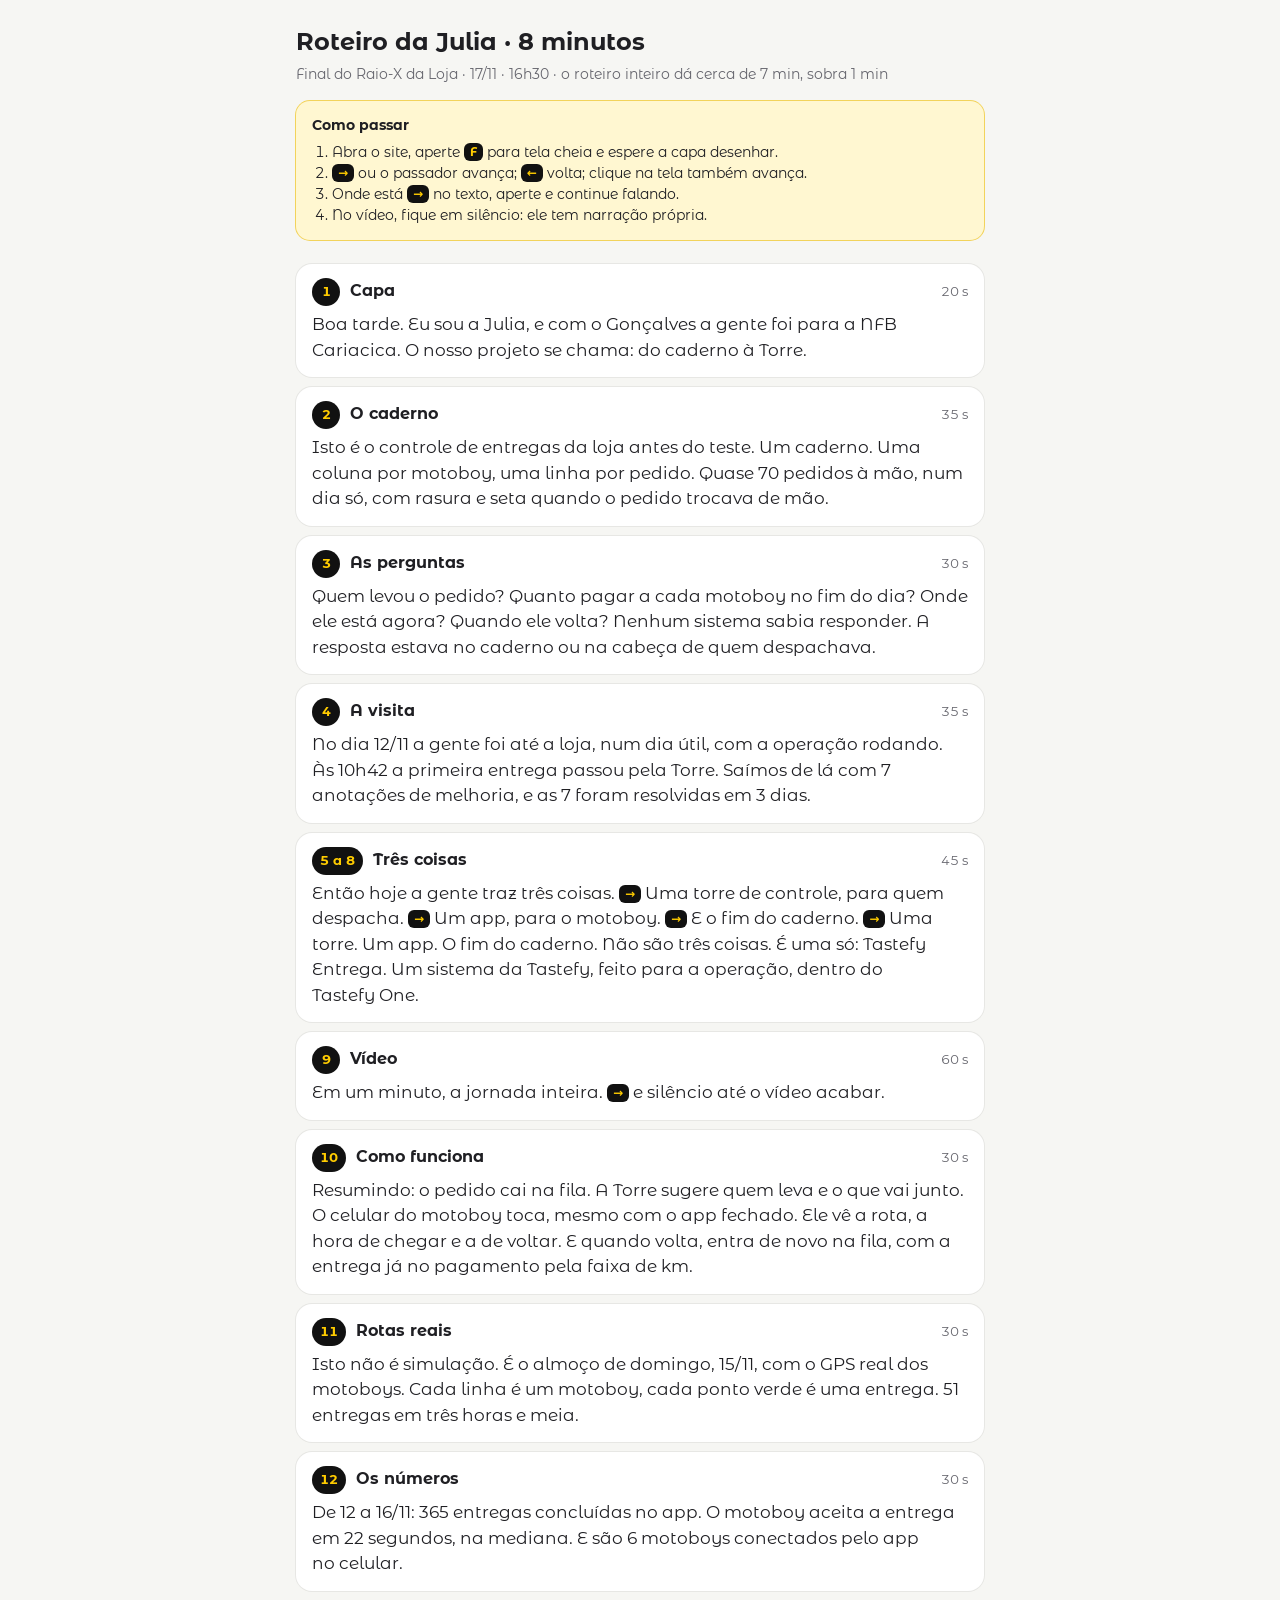
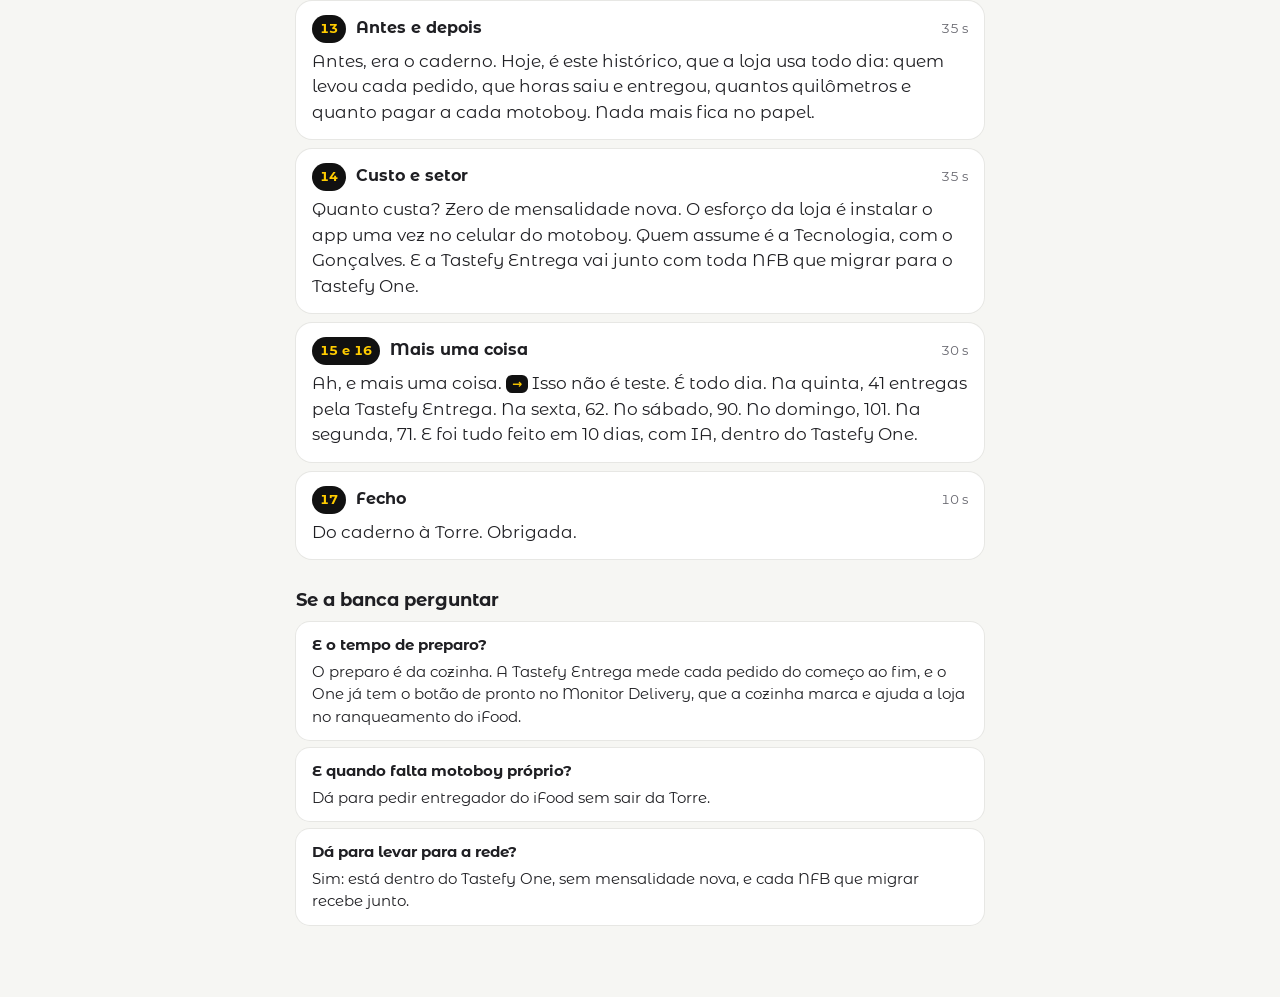
==== commit 4975d731: "Publica site tastefy-entrega Co-Authored-By: Claude Opus 5.5 <noreply@anthropic.com>" ====
--- a/roteiro.html
+++ b/roteiro.html
@@ -67,7 +67,7 @@
     <p>Isto não é simulação. É o almoço de domingo, 15/11, com o GPS real dos motoboys. Cada linha é um motoboy, cada ponto verde é uma entrega. 51 entregas em três horas e meia.</p></section>
 
   <section class="p"><header><b>12</b><span>Os números</span><em>30 s</em></header>
-    <p>Em 5 dias de operação real: 307 entregas concluídas no app. O motoboy aceita a entrega em 22 segundos, na mediana. E são 6 motoboys conectados pelo app no celular.</p></section>
+    <p>De 12 a 16/11: 365 entregas concluídas no app. O motoboy aceita a entrega em 22 segundos, na mediana. E são 6 motoboys conectados pelo app no celular.</p></section>
 
   <section class="p"><header><b>13</b><span>Antes e depois</span><em>35 s</em></header>
     <p>Antes, era o caderno. Hoje, é este histórico, que a loja usa todo dia: quem levou cada pedido, que horas saiu e entregou, quantos quilômetros e quanto pagar a cada motoboy. Nada mais fica no papel.</p></section>
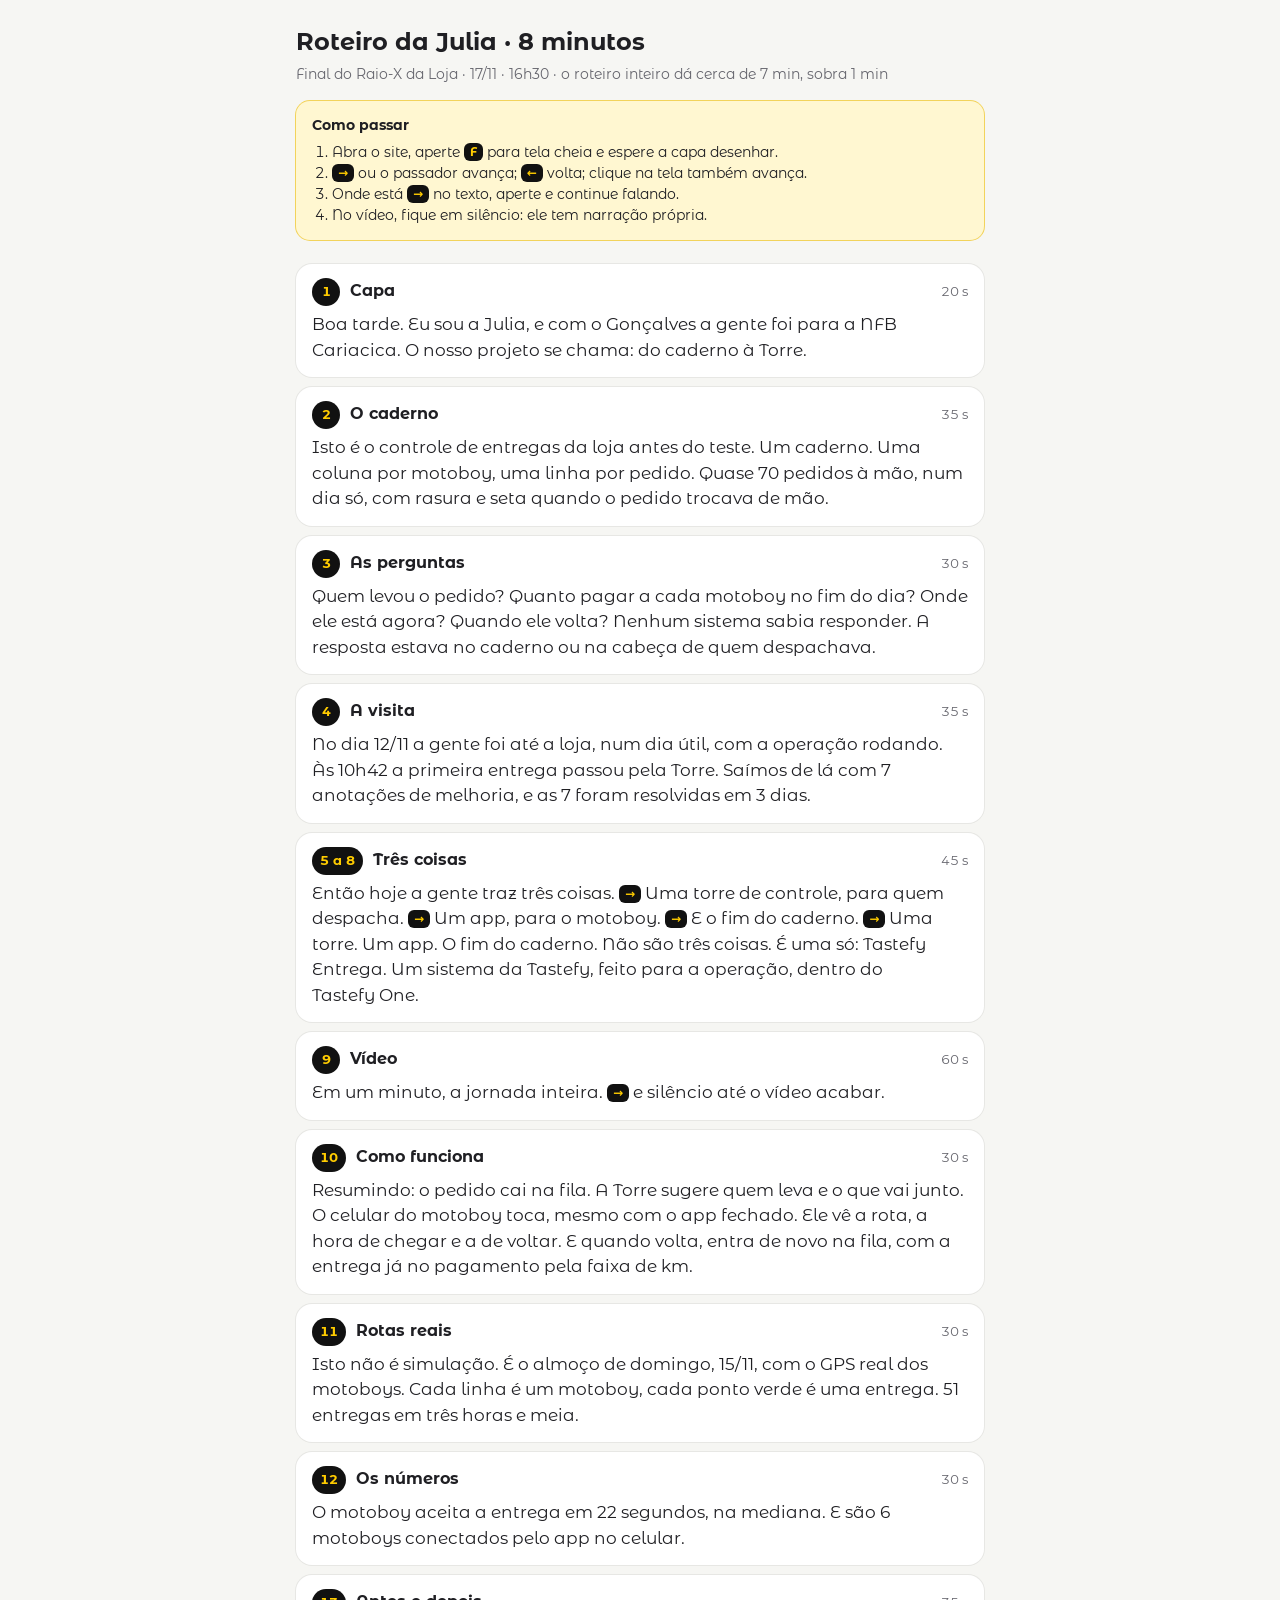
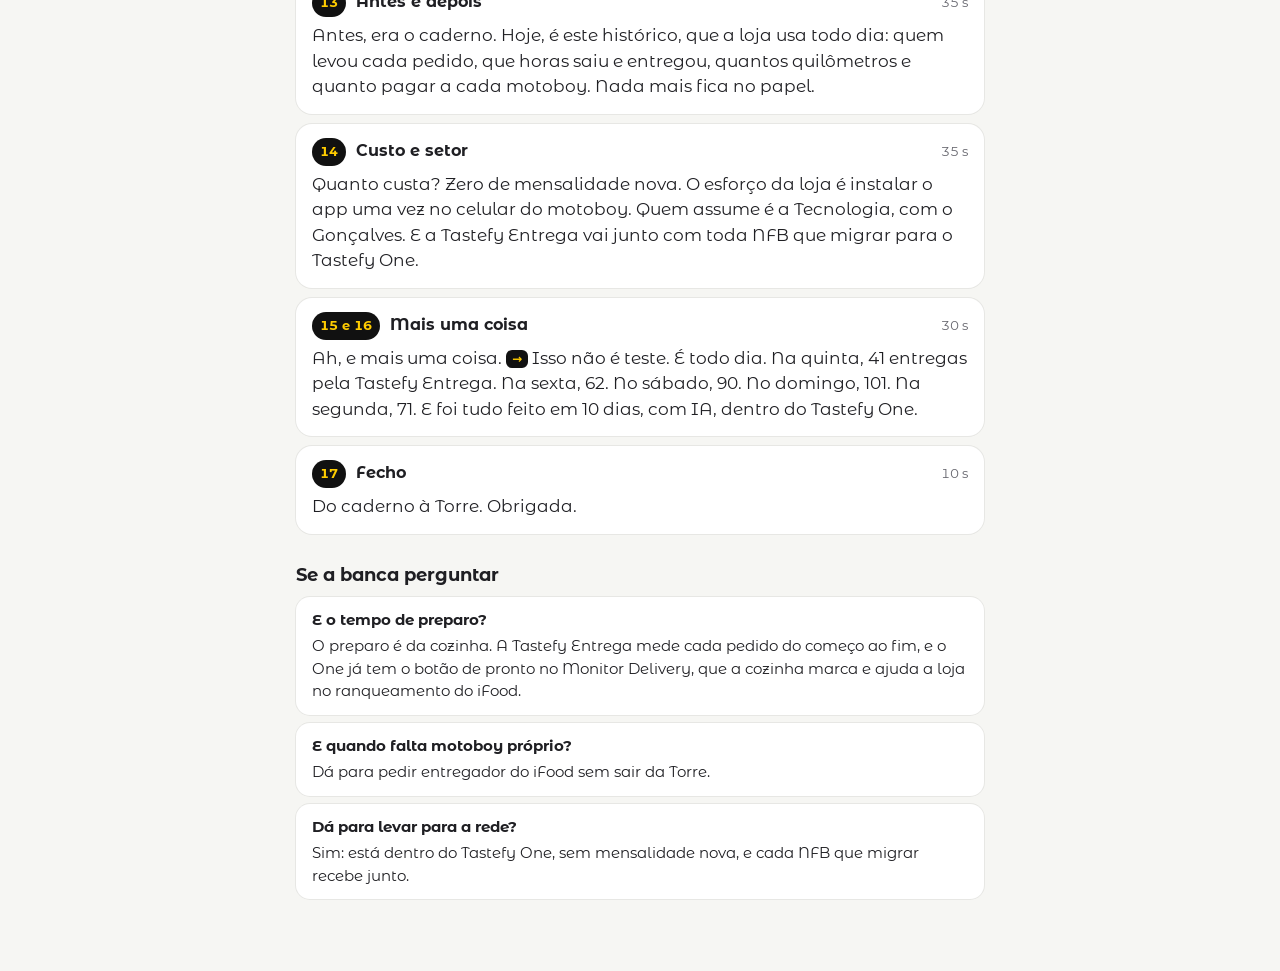
==== commit 68e668e5: "Publica site tastefy-entrega Co-Authored-By: Claude Opus 5.5 <noreply@anthropic.com>" ====
--- a/roteiro.html
+++ b/roteiro.html
@@ -67,7 +67,7 @@
     <p>Isto não é simulação. É o almoço de domingo, 15/11, com o GPS real dos motoboys. Cada linha é um motoboy, cada ponto verde é uma entrega. 51 entregas em três horas e meia.</p></section>
 
   <section class="p"><header><b>12</b><span>Os números</span><em>30 s</em></header>
-    <p>De 12 a 16/11: 365 entregas concluídas no app. O motoboy aceita a entrega em 22 segundos, na mediana. E são 6 motoboys conectados pelo app no celular.</p></section>
+    <p>O motoboy aceita a entrega em 22 segundos, na mediana. E são 6 motoboys conectados pelo app no celular.</p></section>
 
   <section class="p"><header><b>13</b><span>Antes e depois</span><em>35 s</em></header>
     <p>Antes, era o caderno. Hoje, é este histórico, que a loja usa todo dia: quem levou cada pedido, que horas saiu e entregou, quantos quilômetros e quanto pagar a cada motoboy. Nada mais fica no papel.</p></section>
